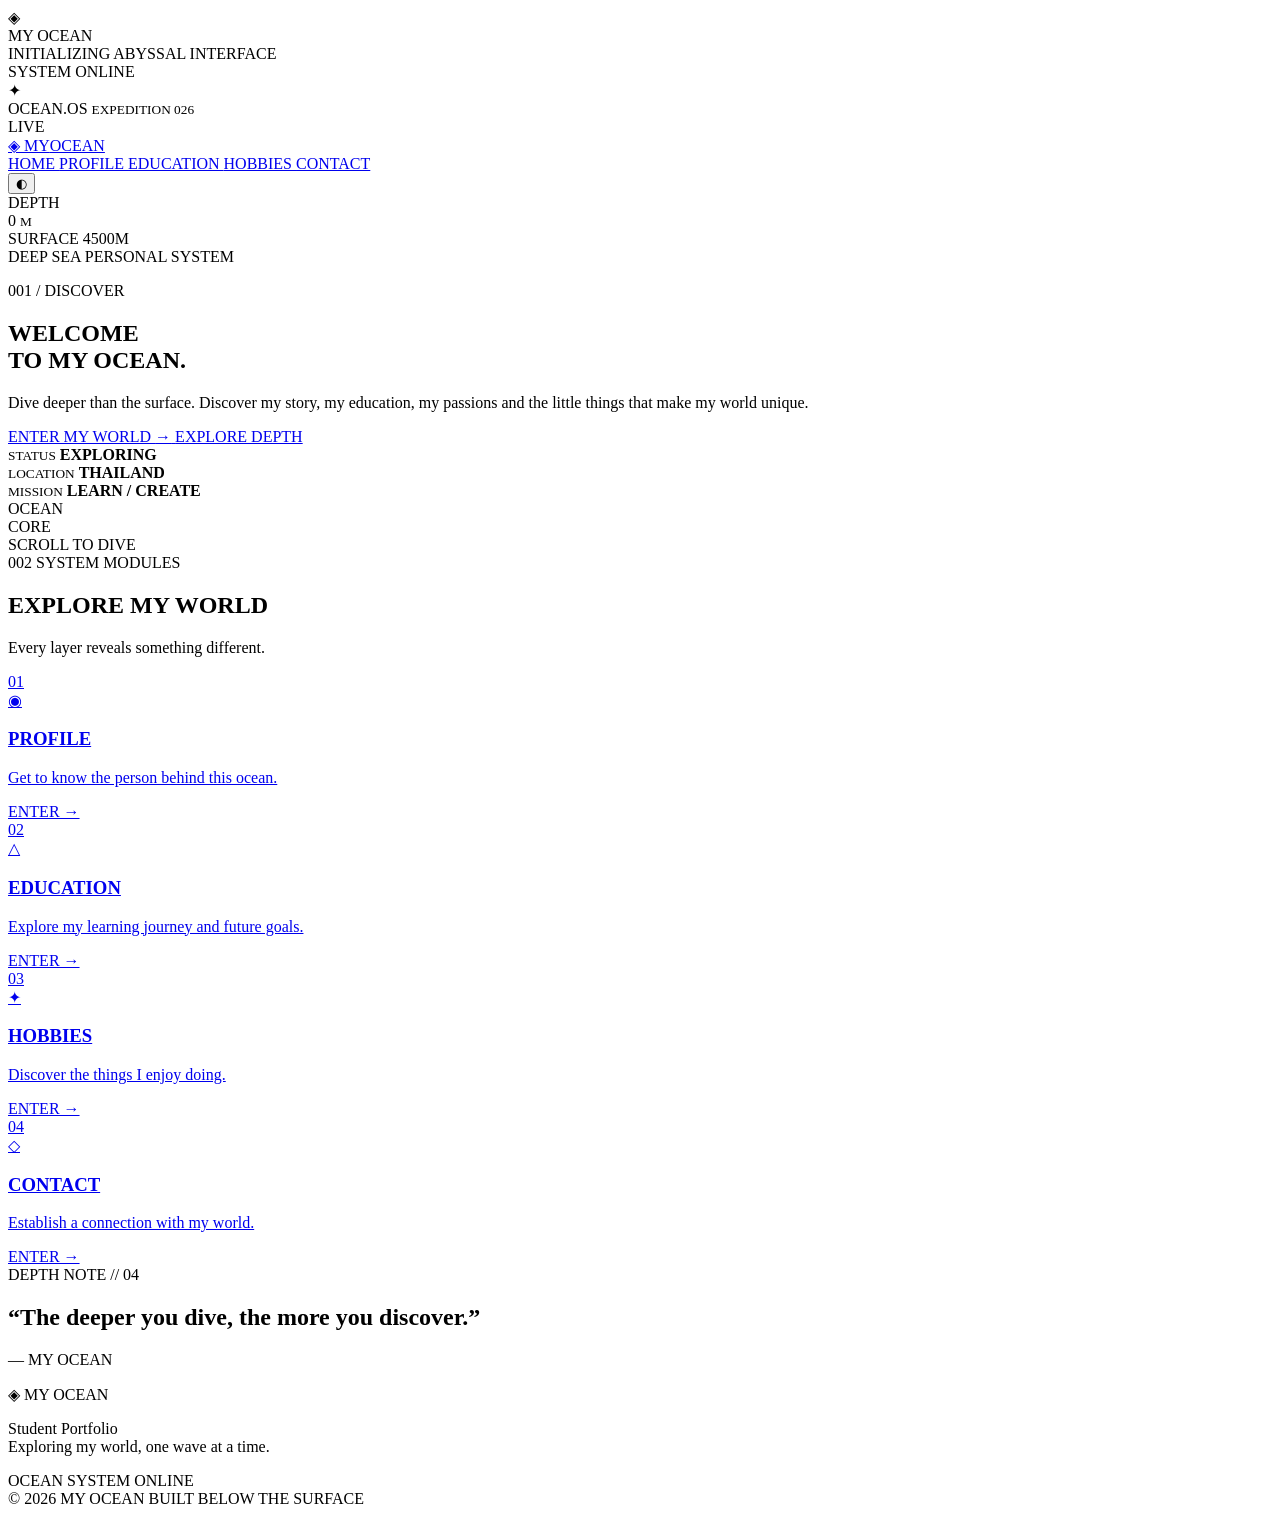
==== index.html @ 3749cefb "Create index.html" ====
<!DOCTYPE html>
<html lang="th">
<head>

    <meta charset="UTF-8">

    <meta name="viewport"
          content="width=device-width, initial-scale=1.0">

    <meta name="theme-color"
          content="#020b18">

    <title>MY OCEAN // ABYSSAL INTERFACE</title>

    <link rel="stylesheet"
          href="style.css">

    <script src="script.js" defer></script>

</head>

<body class="home-page">

    <!-- LOADING SCREEN -->
    <div class="loader">

        <div class="loader-core">

            <div class="loader-ring"></div>

            <div class="loader-symbol">
                ◈
            </div>

            <div class="loader-title">
                MY OCEAN
            </div>

            <div class="loader-subtitle">
                INITIALIZING ABYSSAL INTERFACE
            </div>

            <div class="loader-progress">
                <span></span>
            </div>

            <div class="loader-status">
                SYSTEM ONLINE
            </div>

        </div>

    </div>


    <!-- CURSOR -->
    <div class="custom-cursor">

        <div class="cursor-ring"></div>

        <div class="cursor-coral">
            ✦
        </div>

    </div>


    <!-- ATMOSPHERE -->
    <div class="ocean-world">

        <div class="water-light"></div>

        <div class="underwater-grid"></div>

        <div class="deep-fog"></div>

        <div class="particles"></div>

        <div class="bubbles"></div>

        <div class="fish-school"></div>

        <div class="coral-field">
            <div class="coral coral-one"></div>
            <div class="coral coral-two"></div>
            <div class="coral coral-three"></div>
            <div class="coral coral-four"></div>
        </div>

    </div>


    <!-- HUD CORNERS -->

    <div class="hud hud-top-left">
        <span>OCEAN.OS</span>
        <small>EXPEDITION 026</small>
    </div>

    <div class="hud hud-top-right">
        <span class="live-dot"></span>
        LIVE
    </div>


    <!-- NAVBAR -->

    <header class="main-header">

        <nav class="navbar">

            <a href="index.html"
               class="brand">

                <span class="brand-symbol">
                    ◈
                </span>

                <span>
                    MY<span>OCEAN</span>
                </span>

            </a>


            <div class="nav-links">

                <a href="index.html"
                   class="active">
                    HOME
                </a>

                <a href="profile.html">
                    PROFILE
                </a>

                <a href="education.html">
                    EDUCATION
                </a>

                <a href="hobby.html">
                    HOBBIES
                </a>

                <a href="contact.html">
                    CONTACT
                </a>

            </div>


            <button class="theme-button"
                    id="themeButton">

                ◐

            </button>

        </nav>

    </header>


    <!-- DEPTH HUD -->

    <aside class="depth-panel">

        <div class="depth-label">
            DEPTH
        </div>

        <div class="depth-number">
            <span id="depthNumber">0</span>
            <small>M</small>
        </div>

        <div class="depth-line">

            <span id="depthFill"></span>

        </div>

        <div class="depth-range">
            SURFACE
            <span>4500M</span>
        </div>

    </aside>


    <!-- MAIN -->

    <main>


        <!-- HERO -->

        <section class="hero">

            <div class="hero-content">

                <div class="system-tag">
                    <span></span>
                    DEEP SEA PERSONAL SYSTEM
                </div>


                <p class="hero-index">
                    001 / DISCOVER
                </p>


                <h1>

                    WELCOME
                    <br>

                    TO MY
                    <span>OCEAN.</span>

                </h1>


                <p class="hero-description">

                    Dive deeper than the surface.
                    Discover my story, my education,
                    my passions and the little things
                    that make my world unique.

                </p>


                <div class="hero-buttons">

                    <a href="profile.html"
                       class="btn btn-primary">

                        ENTER MY WORLD

                        <span>→</span>

                    </a>

                    <a href="#explore"
                       class="btn btn-ghost">

                        EXPLORE DEPTH

                    </a>

                </div>


                <div class="hero-data">

                    <div>
                        <small>STATUS</small>
                        <strong>EXPLORING</strong>
                    </div>

                    <div>
                        <small>LOCATION</small>
                        <strong>THAILAND</strong>
                    </div>

                    <div>
                        <small>MISSION</small>
                        <strong>LEARN / CREATE</strong>
                    </div>

                </div>

            </div>


            <!-- ORB -->

            <div class="hero-orb">

                <div class="orb-ring orb-ring-one"></div>

                <div class="orb-ring orb-ring-two"></div>

                <div class="orb-core">

                    <div class="orb-light"></div>

                </div>

                <div class="orb-label">
                    OCEAN
                    <br>
                    CORE
                </div>

            </div>


            <!-- SCROLL -->

            <div class="scroll-indicator">

                <span>SCROLL TO DIVE</span>

                <div class="scroll-line"></div>

            </div>

        </section>


        <!-- EXPLORE -->

        <section class="section explore-section"
                 id="explore">

            <div class="section-heading reveal">

                <div>

                    <span class="section-number">
                        002
                    </span>

                    <span class="section-kicker">
                        SYSTEM MODULES
                    </span>

                </div>

                <h2>
                    EXPLORE
                    <span>MY WORLD</span>
                </h2>

                <p>
                    Every layer reveals something different.
                </p>

            </div>


            <div class="module-grid">


                <a href="profile.html"
                   class="module-card tilt-card reveal">

                    <div class="module-number">
                        01
                    </div>

                    <div class="module-icon">
                        ◉
                    </div>

                    <h3>
                        PROFILE
                    </h3>

                    <p>
                        Get to know the person
                        behind this ocean.
                    </p>

                    <span class="module-arrow">
                        ENTER →
                    </span>

                </a>


                <a href="education.html"
                   class="module-card tilt-card reveal">

                    <div class="module-number">
                        02
                    </div>

                    <div class="module-icon">
                        △
                    </div>

                    <h3>
                        EDUCATION
                    </h3>

                    <p>
                        Explore my learning journey
                        and future goals.
                    </p>

                    <span class="module-arrow">
                        ENTER →
                    </span>

                </a>


                <a href="hobby.html"
                   class="module-card tilt-card reveal">

                    <div class="module-number">
                        03
                    </div>

                    <div class="module-icon">
                        ✦
                    </div>

                    <h3>
                        HOBBIES
                    </h3>

                    <p>
                        Discover the things
                        I enjoy doing.
                    </p>

                    <span class="module-arrow">
                        ENTER →
                    </span>

                </a>


                <a href="contact.html"
                   class="module-card tilt-card reveal">

                    <div class="module-number">
                        04
                    </div>

                    <div class="module-icon">
                        ◇
                    </div>

                    <h3>
                        CONTACT
                    </h3>

                    <p>
                        Establish a connection
                        with my world.
                    </p>

                    <span class="module-arrow">
                        ENTER →
                    </span>

                </a>

            </div>

        </section>


        <!-- QUOTE -->

        <section class="quote-section">

            <div class="quote-orbit"></div>

            <div class="quote-content reveal">

                <span>
                    DEPTH NOTE // 04
                </span>

                <h2>
                    “The deeper you dive,
                    the more you discover.”
                </h2>

                <p>
                    — MY OCEAN
                </p>

            </div>

        </section>

    </main>


    <!-- FOOTER -->

    <footer class="footer">

        <div class="footer-main">

            <div>

                <div class="footer-brand">
                    ◈ MY OCEAN
                </div>

                <p>
                    Student Portfolio
                    <br>
                    Exploring my world,
                    one wave at a time.
                </p>

            </div>


            <div class="footer-status">

                <span class="live-dot"></span>

                OCEAN SYSTEM ONLINE

            </div>

        </div>


        <div class="footer-bottom">

            <span>
                © 2026 MY OCEAN
            </span>

            <span>
                BUILT BELOW THE SURFACE
            </span>

        </div>

    </footer>


</body>
</html>
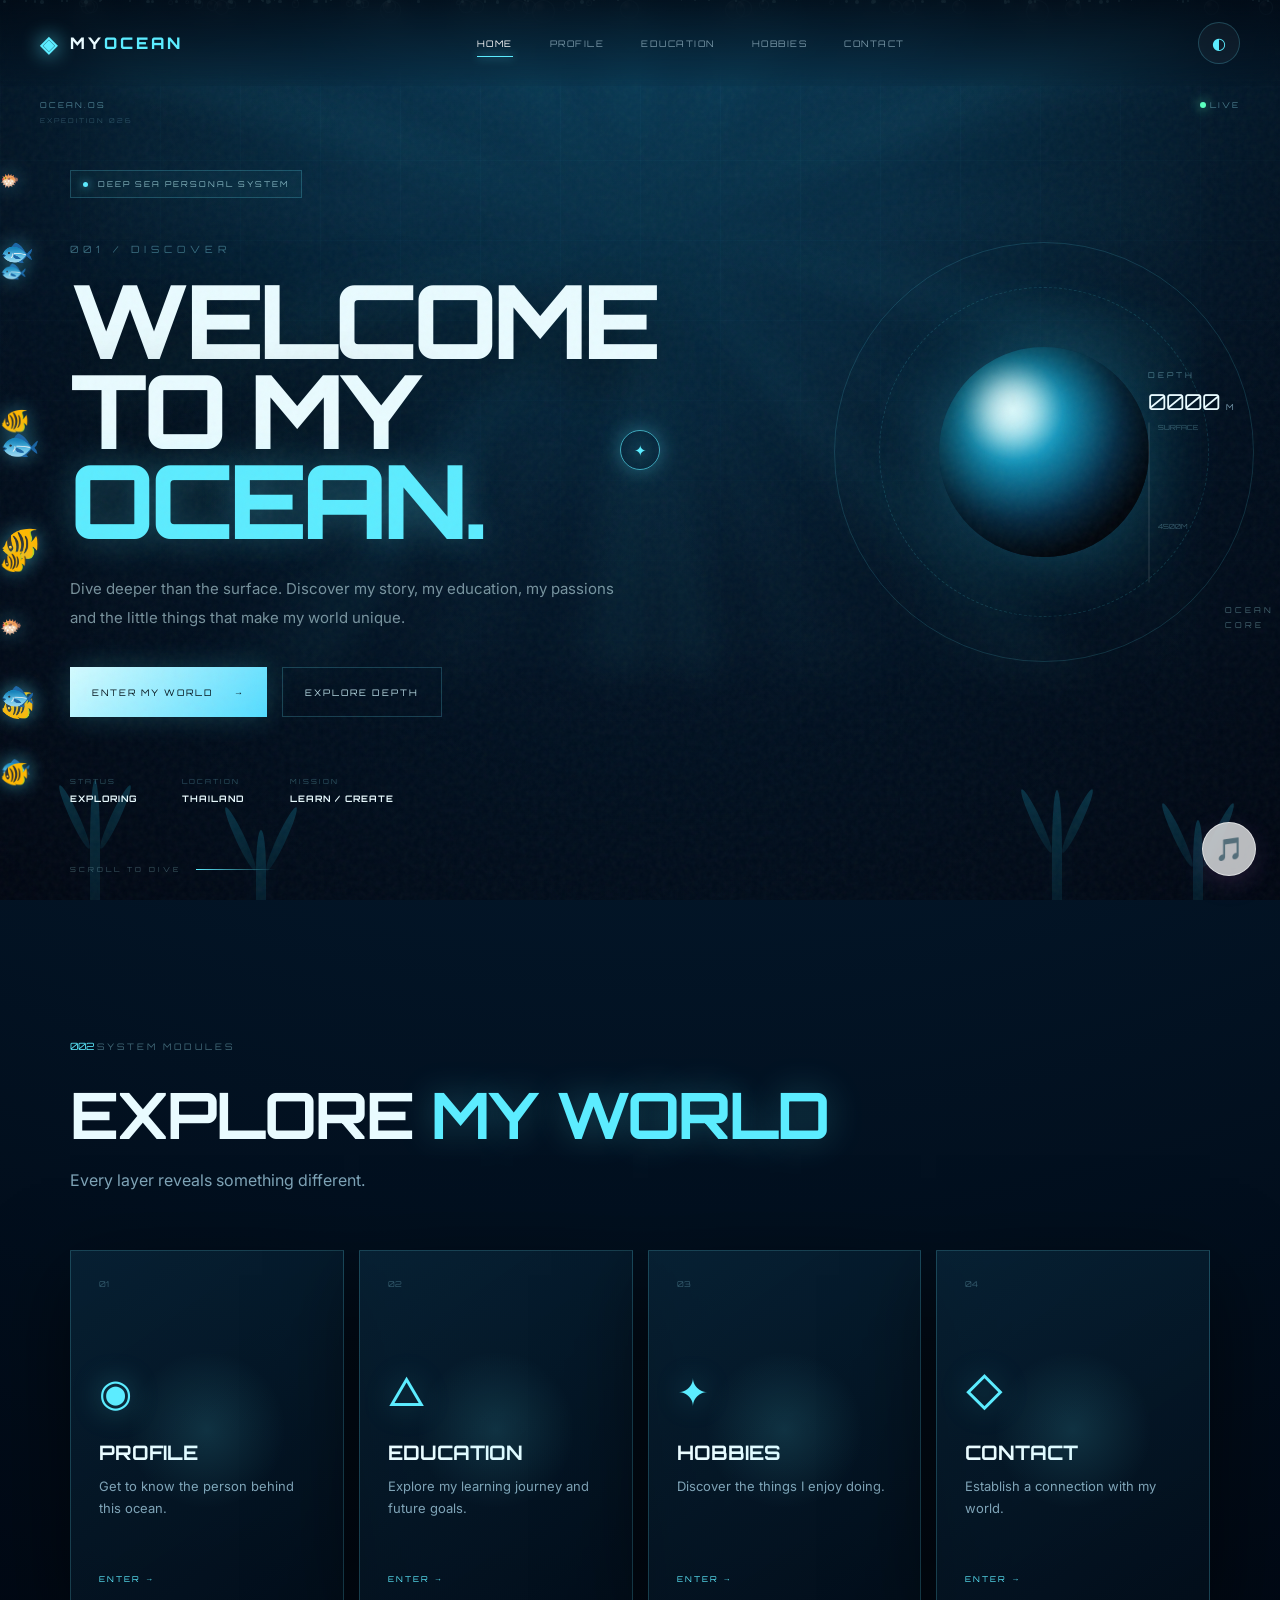
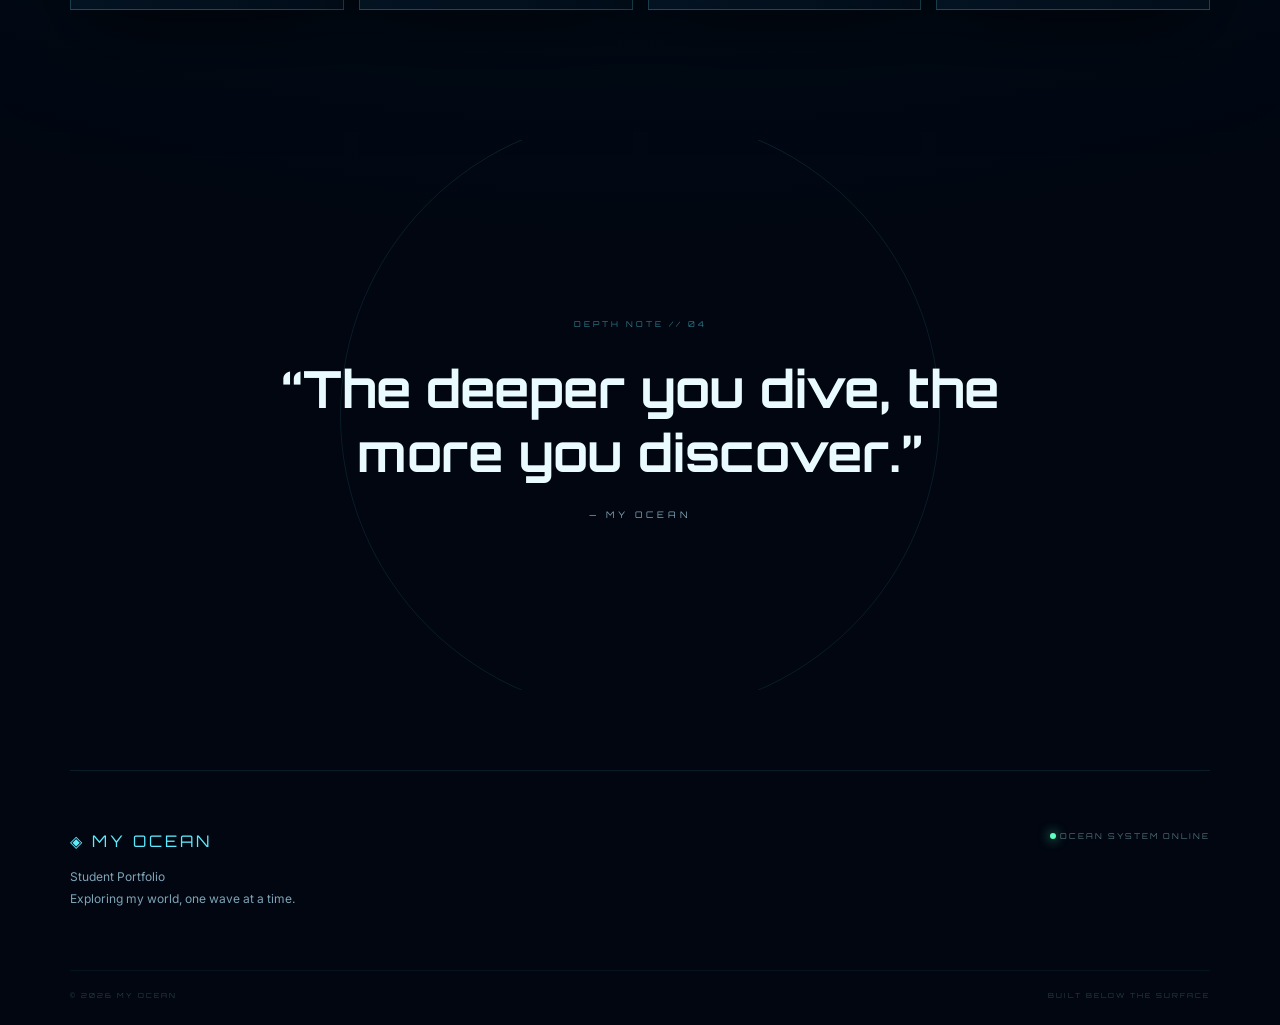
==== commit b097edde: "Update index.html" ====
--- a/index.html
+++ b/index.html
@@ -531,6 +531,14 @@
 
     </footer>
 
-
+<!-- MUSIC PLAYER -->
+<button id="musicToggle" class="music-button" type="button" aria-label="เปิดเพลง">
+    🎵
+</button>
+
+<audio id="backgroundMusic" loop preload="auto">
+    <source src="Y2Mate.is%20-%20Melanie%20Martinez%20-%20Sippy%20Cup%20audio.mp3" type="audio/mpeg">
+</audio>
+    
 </body>
 </html>
--- a/style.css
+++ b/style.css
@@ -0,0 +1,3638 @@
+@import url('https://fonts.googleapis.com/css2?family=Inter:wght@300;400;500;600;700;800&family=Orbitron:wght@400;500;600;700;800;900&display=swap');
+
+
+:root {
+
+    --cyan: #5cecff;
+    --cyan-bright: #a8f8ff;
+    --blue: #168cff;
+    --deep-blue: #06152c;
+
+    --bg: #010610;
+    --bg-2: #03101e;
+
+    --glass: rgba(7, 30, 52, 0.48);
+    --glass-light: rgba(95, 219, 255, 0.08);
+
+    --border: rgba(102, 230, 255, 0.22);
+
+    --text: #e9fbff;
+    --muted: #7fa4b7;
+
+    --shadow:
+        0 25px 80px rgba(0, 0, 0, 0.55);
+
+    --glow:
+        0 0 35px rgba(92, 236, 255, 0.18);
+
+    --max-width: 1300px;
+
+}
+
+
+* {
+
+    margin: 0;
+
+    padding: 0;
+
+    box-sizing: border-box;
+
+}
+
+
+html {
+
+    scroll-behavior: smooth;
+
+}
+
+
+body {
+
+    background:
+        radial-gradient(
+            circle at 50% -20%,
+            #0c5274 0%,
+            #03192d 35%,
+            #010610 75%
+        );
+
+    color: var(--text);
+
+    font-family: Inter, sans-serif;
+
+    overflow-x: hidden;
+
+    min-height: 100vh;
+
+}
+
+
+body::before {
+
+    content: "";
+
+    position: fixed;
+
+    inset: 0;
+
+    pointer-events: none;
+
+    z-index: 100;
+
+    opacity: 0.045;
+
+    background-image:
+        url("data:image/svg+xml,%3Csvg viewBox='0 0 200 200' xmlns='http://www.w3.org/2000/svg'%3E%3Cfilter id='n'%3E%3CfeTurbulence type='fractalNoise' baseFrequency='.8' numOctaves='4' stitchTiles='stitch'/%3E%3C/filter%3E%3Crect width='100%25' height='100%25' filter='url(%23n)'/%3E%3C/svg%3E");
+
+}
+
+
+a {
+
+    color: inherit;
+
+    text-decoration: none;
+
+}
+
+
+button {
+
+    font: inherit;
+
+}
+
+
+::-webkit-scrollbar {
+
+    width: 7px;
+
+}
+
+
+::-webkit-scrollbar-track {
+
+    background: #010610;
+
+}
+
+
+::-webkit-scrollbar-thumb {
+
+    background:
+        linear-gradient(
+            #20cfff,
+            #145bff
+        );
+
+    border-radius: 20px;
+
+}
+
+
+/* ================================= */
+/* LOADER */
+/* ================================= */
+
+.loader {
+
+    position: fixed;
+
+    inset: 0;
+
+    z-index: 9999;
+
+    background:
+        radial-gradient(
+            circle,
+            #073b55,
+            #010610 70%
+        );
+
+    display: grid;
+
+    place-items: center;
+
+    transition:
+        opacity 1s ease,
+        visibility 1s ease;
+
+}
+
+
+.loader.loaded {
+
+    opacity: 0;
+
+    visibility: hidden;
+
+}
+
+
+.loader-core {
+
+    width: min(90vw, 430px);
+
+    text-align: center;
+
+    position: relative;
+
+}
+
+
+.loader-ring {
+
+    width: 130px;
+
+    height: 130px;
+
+    margin: auto;
+
+    border:
+
+        1px solid rgba(92,236,255,.25);
+
+    border-top-color:
+        var(--cyan);
+
+    border-radius: 50%;
+
+    animation:
+        spin 1.2s linear infinite;
+
+}
+
+
+.loader-ring::after {
+
+    content: "";
+
+    position: absolute;
+
+    inset: 18px;
+
+    border:
+
+        1px dashed
+        rgba(92,236,255,.4);
+
+    border-radius: 50%;
+
+    animation:
+        spinReverse 3s linear infinite;
+
+}
+
+
+.loader-symbol {
+
+    font-size: 35px;
+
+    color: var(--cyan);
+
+    margin-top: -90px;
+
+    margin-bottom: 65px;
+
+    text-shadow:
+        0 0 30px var(--cyan);
+
+}
+
+
+.loader-title {
+
+    font-family: Orbitron, sans-serif;
+
+    font-size: 22px;
+
+    letter-spacing: 7px;
+
+    margin-top: 30px;
+
+}
+
+
+.loader-subtitle {
+
+    font-family: Orbitron, sans-serif;
+
+    color: var(--muted);
+
+    font-size: 9px;
+
+    letter-spacing: 3px;
+
+    margin-top: 15px;
+
+}
+
+
+.loader-progress {
+
+    width: 100%;
+
+    height: 2px;
+
+    background:
+        rgba(255,255,255,.08);
+
+    margin-top: 35px;
+
+    overflow: hidden;
+
+}
+
+
+.loader-progress span {
+
+    display: block;
+
+    width: 100%;
+
+    height: 100%;
+
+    background:
+        linear-gradient(
+            90deg,
+            transparent,
+            var(--cyan),
+            transparent
+        );
+
+    animation:
+        loading 1.6s ease-in-out infinite;
+
+}
+
+
+.loader-status {
+
+    font-family: Orbitron, sans-serif;
+
+    color: var(--cyan);
+
+    font-size: 8px;
+
+    letter-spacing: 3px;
+
+    margin-top: 15px;
+
+}
+
+
+@keyframes loading {
+
+    from {
+        transform: translateX(-100%);
+    }
+
+    to {
+        transform: translateX(100%);
+    }
+
+}
+
+
+@keyframes spin {
+
+    to {
+        transform: rotate(360deg);
+    }
+
+}
+
+
+@keyframes spinReverse {
+
+    to {
+        transform: rotate(-360deg);
+    }
+
+}
+
+
+/* ================================= */
+/* CUSTOM CURSOR */
+/* ================================= */
+
+.custom-cursor {
+
+    position: fixed;
+
+    left: 0;
+
+    top: 0;
+
+    width: 40px;
+
+    height: 40px;
+
+    pointer-events: none;
+
+    z-index: 10000;
+
+    transform:
+        translate(-50%, -50%);
+
+}
+
+
+.cursor-ring {
+
+    position: absolute;
+
+    inset: 0;
+
+    border:
+        1px solid
+        rgba(92,236,255,.65);
+
+    border-radius: 50%;
+
+    box-shadow:
+        0 0 20px
+        rgba(92,236,255,.35);
+
+    transition:
+        transform .25s ease;
+
+}
+
+
+.cursor-coral {
+
+    position: absolute;
+
+    inset: 0;
+
+    display: grid;
+
+    place-items: center;
+
+    color: var(--cyan);
+
+    font-size: 15px;
+
+    text-shadow:
+        0 0 15px var(--cyan);
+
+}
+
+
+.cursor-hover .cursor-ring {
+
+    transform: scale(1.7);
+
+    border-color:
+        rgba(255,255,255,.9);
+
+}
+
+
+/* ================================= */
+/* OCEAN WORLD */
+/* ================================= */
+
+.ocean-world {
+
+    position: fixed;
+
+    inset: 0;
+
+    overflow: hidden;
+
+    pointer-events: none;
+
+    z-index: -2;
+
+}
+
+
+.water-light {
+
+    position: absolute;
+
+    top: -25%;
+
+    left: 50%;
+
+    width: 1100px;
+
+    height: 900px;
+
+    transform:
+        translateX(-50%);
+
+    background:
+
+        repeating-conic-gradient(
+            from 180deg,
+            rgba(78,231,255,.14) 0deg,
+            transparent 12deg,
+            rgba(78,231,255,.05) 24deg,
+            transparent 35deg
+        );
+
+    filter: blur(18px);
+
+    opacity: .7;
+
+    animation:
+        caustics 12s ease-in-out infinite;
+
+}
+
+
+@keyframes caustics {
+
+    0%,100% {
+
+        transform:
+            translateX(-50%)
+            scale(1)
+            rotate(0deg);
+
+    }
+
+    50% {
+
+        transform:
+            translateX(-50%)
+            scale(1.12)
+            rotate(4deg);
+
+    }
+
+}
+
+
+.underwater-grid {
+
+    position: absolute;
+
+    inset: 0;
+
+    background-image:
+
+        linear-gradient(
+            rgba(71,225,255,.035) 1px,
+            transparent 1px
+        ),
+
+        linear-gradient(
+            90deg,
+            rgba(71,225,255,.035) 1px,
+            transparent 1px
+        );
+
+    background-size:
+        80px 80px;
+
+    mask-image:
+        linear-gradient(
+            to bottom,
+            black,
+            transparent
+        );
+
+}
+
+
+.deep-fog {
+
+    position: absolute;
+
+    inset: 0;
+
+    background:
+
+        radial-gradient(
+            ellipse at 50% 10%,
+            transparent 0%,
+            rgba(0,13,28,.1) 30%,
+            rgba(0,3,12,.72) 100%
+        );
+
+}
+
+
+.particles {
+
+    position: absolute;
+
+    inset: 0;
+
+}
+
+
+.particle {
+
+    position: absolute;
+
+    width: 2px;
+
+    height: 2px;
+
+    background:
+        rgba(160,245,255,.8);
+
+    border-radius: 50%;
+
+    box-shadow:
+        0 0 8px
+        rgba(92,236,255,.7);
+
+    animation:
+        drift linear infinite;
+
+}
+
+
+@keyframes drift {
+
+    from {
+
+        transform:
+            translateY(110vh)
+            translateX(0);
+
+        opacity: 0;
+
+    }
+
+    15% {
+        opacity: .8;
+    }
+
+    85% {
+        opacity: .8;
+    }
+
+    to {
+
+        transform:
+            translateY(-10vh)
+            translateX(80px);
+
+        opacity: 0;
+
+    }
+
+}
+
+
+/* ================================= */
+/* BUBBLES */
+/* ================================= */
+
+.bubbles {
+
+    position: absolute;
+
+    inset: 0;
+
+}
+
+
+.bubble {
+
+    position: absolute;
+
+    border:
+        1px solid
+        rgba(150,240,255,.25);
+
+    border-radius: 50%;
+
+    background:
+        radial-gradient(
+            circle at 30% 25%,
+            rgba(255,255,255,.28),
+            transparent 30%
+        );
+
+    animation:
+        bubbleFloat linear infinite;
+
+}
+
+
+@keyframes bubbleFloat {
+
+    from {
+
+        transform:
+            translateY(110vh)
+            translateX(0)
+            scale(.7);
+
+        opacity: 0;
+
+    }
+
+    15% {
+        opacity: .6;
+    }
+
+    80% {
+        opacity: .4;
+    }
+
+    to {
+
+        transform:
+            translateY(-15vh)
+            translateX(100px)
+            scale(1.2);
+
+        opacity: 0;
+
+    }
+
+}
+
+
+/* ================================= */
+/* FISH */
+/* ================================= */
+
+.fish-school {
+
+    position: absolute;
+
+    inset: 0;
+
+}
+
+
+.fish {
+
+    position: absolute;
+
+    font-size: 22px;
+
+    filter:
+        drop-shadow(
+            0 0 10px
+            rgba(90,230,255,.45)
+        );
+
+    animation:
+        fishSwim linear infinite;
+
+}
+
+
+@keyframes fishSwim {
+
+    0% {
+
+        transform:
+            translateX(-15vw)
+            translateY(0)
+            scaleX(1);
+
+    }
+
+    48% {
+
+        transform:
+            translateX(115vw)
+            translateY(-40px)
+            scaleX(1);
+
+    }
+
+    50% {
+
+        transform:
+            translateX(115vw)
+            translateY(-40px)
+            scaleX(-1);
+
+    }
+
+    98% {
+
+        transform:
+            translateX(-15vw)
+            translateY(20px)
+            scaleX(-1);
+
+    }
+
+    100% {
+
+        transform:
+            translateX(-15vw)
+            translateY(20px)
+            scaleX(1);
+
+    }
+
+}
+
+
+/* ================================= */
+/* CORAL */
+/* ================================= */
+
+.coral-field {
+
+    position: absolute;
+
+    left: 0;
+
+    right: 0;
+
+    bottom: -10px;
+
+    height: 190px;
+
+    opacity: .45;
+
+}
+
+
+.coral {
+
+    position: absolute;
+
+    bottom: 0;
+
+    width: 10px;
+
+    height: 100px;
+
+    background:
+        linear-gradient(
+            to top,
+            #092f40,
+            #116079
+        );
+
+    border-radius:
+        100% 100% 5px 5px;
+
+    box-shadow:
+        0 0 25px
+        rgba(20,160,190,.12);
+
+}
+
+
+.coral::before,
+.coral::after {
+
+    content: "";
+
+    position: absolute;
+
+    bottom: 45%;
+
+    width: 9px;
+
+    height: 70px;
+
+    background:
+        inherit;
+
+    border-radius: 100%;
+
+}
+
+
+.coral::before {
+
+    left: -20px;
+
+    transform:
+        rotate(-25deg);
+
+}
+
+
+.coral::after {
+
+    right: -20px;
+
+    transform:
+        rotate(25deg);
+
+}
+
+
+.coral-one {
+
+    left: 7%;
+
+    height: 130px;
+
+}
+
+
+.coral-two {
+
+    left: 20%;
+
+    height: 80px;
+
+}
+
+
+.coral-three {
+
+    right: 17%;
+
+    height: 120px;
+
+}
+
+
+.coral-four {
+
+    right: 6%;
+
+    height: 90px;
+
+}
+
+
+/* ================================= */
+/* HEADER */
+/* ================================= */
+
+.main-header {
+
+    position: fixed;
+
+    top: 0;
+
+    left: 0;
+
+    right: 0;
+
+    z-index: 500;
+
+    padding:
+        22px 40px;
+
+    background:
+        linear-gradient(
+            rgba(1,8,18,.8),
+            rgba(1,8,18,.05)
+        );
+
+    backdrop-filter:
+        blur(12px);
+
+}
+
+
+.navbar {
+
+    max-width:
+        var(--max-width);
+
+    margin: auto;
+
+    display: flex;
+
+    align-items: center;
+
+    justify-content: space-between;
+
+    gap: 30px;
+
+}
+
+
+.brand {
+
+    font-family: Orbitron, sans-serif;
+
+    font-weight: 800;
+
+    letter-spacing: 3px;
+
+    display: flex;
+
+    align-items: center;
+
+    gap: 10px;
+
+}
+
+
+.brand > span:last-child span {
+
+    color: var(--cyan);
+
+}
+
+
+.brand-symbol {
+
+    color: var(--cyan);
+
+    font-size: 22px;
+
+    text-shadow:
+        0 0 20px var(--cyan);
+
+}
+
+
+.nav-links {
+
+    display: flex;
+
+    align-items: center;
+
+    gap: 7px;
+
+}
+
+
+.nav-links a {
+
+    position: relative;
+
+    padding:
+        11px 15px;
+
+    font-family: Orbitron, sans-serif;
+
+    font-size: 9px;
+
+    letter-spacing: 1.5px;
+
+    color: #7897a7;
+
+    transition: .3s ease;
+
+}
+
+
+.nav-links a:hover,
+.nav-links a.active {
+
+    color: white;
+
+}
+
+
+.nav-links a::after {
+
+    content: "";
+
+    position: absolute;
+
+    left: 15px;
+
+    right: 15px;
+
+    bottom: 3px;
+
+    height: 1px;
+
+    background: var(--cyan);
+
+    transform: scaleX(0);
+
+    transition: .3s ease;
+
+    box-shadow:
+        0 0 10px var(--cyan);
+
+}
+
+
+.nav-links a:hover::after,
+.nav-links a.active::after {
+
+    transform: scaleX(1);
+
+}
+
+
+.theme-button {
+
+    width: 42px;
+
+    height: 42px;
+
+    border:
+        1px solid
+        var(--border);
+
+    background:
+        rgba(255,255,255,.04);
+
+    color: var(--cyan);
+
+    border-radius: 50%;
+
+    cursor: pointer;
+
+    transition: .3s;
+
+}
+
+
+.theme-button:hover {
+
+    transform:
+        rotate(180deg)
+        scale(1.1);
+
+    box-shadow:
+        0 0 25px
+        rgba(92,236,255,.25);
+
+}
+
+
+/* ================================= */
+/* HUD */
+/* ================================= */
+
+.hud {
+
+    position: fixed;
+
+    z-index: 400;
+
+    top: 100px;
+
+    font-family: Orbitron, sans-serif;
+
+    font-size: 8px;
+
+    letter-spacing: 2px;
+
+    color: rgba(148,224,240,.5);
+
+}
+
+
+.hud-top-left {
+
+    left: 40px;
+
+}
+
+
+.hud-top-left small {
+
+    display: block;
+
+    margin-top: 6px;
+
+    color:
+        rgba(148,224,240,.25);
+
+}
+
+
+.hud-top-right {
+
+    right: 40px;
+
+}
+
+
+.live-dot {
+
+    display: inline-block;
+
+    width: 6px;
+
+    height: 6px;
+
+    border-radius: 50%;
+
+    background: #5cffbf;
+
+    box-shadow:
+        0 0 12px #5cffbf;
+
+    animation:
+        blink 1.5s infinite;
+
+}
+
+
+@keyframes blink {
+
+    50% {
+        opacity: .25;
+    }
+
+}
+
+
+/* ================================= */
+/* DEPTH */
+/* ================================= */
+
+.depth-panel {
+
+    position: fixed;
+
+    right: 32px;
+
+    top: 50%;
+
+    transform:
+        translateY(-50%);
+
+    z-index: 300;
+
+    width: 100px;
+
+    font-family: Orbitron, sans-serif;
+
+}
+
+
+.depth-label {
+
+    color:
+        rgba(150,220,235,.45);
+
+    font-size: 8px;
+
+    letter-spacing: 3px;
+
+}
+
+
+.depth-number {
+
+    font-size: 22px;
+
+    margin: 8px 0;
+
+}
+
+
+.depth-number small {
+
+    font-size: 8px;
+
+    color: var(--muted);
+
+}
+
+
+.depth-line {
+
+    width: 2px;
+
+    height: 160px;
+
+    background:
+        rgba(255,255,255,.08);
+
+    position: relative;
+
+}
+
+
+.depth-line span {
+
+    position: absolute;
+
+    left: 0;
+
+    bottom: 0;
+
+    width: 100%;
+
+    height: 0%;
+
+    background:
+        linear-gradient(
+            to top,
+            var(--blue),
+            var(--cyan)
+        );
+
+    box-shadow:
+        0 0 12px var(--cyan);
+
+    transition:
+        height .15s linear;
+
+}
+
+
+.depth-range {
+
+    display: flex;
+
+    flex-direction: column;
+
+    gap: 90px;
+
+    font-size: 7px;
+
+    color:
+        rgba(150,220,235,.35);
+
+    margin-top: -160px;
+
+    margin-left: 10px;
+
+}
+
+
+.depth-range span {
+
+    color:
+        rgba(150,220,235,.35);
+
+}
+
+
+/* ================================= */
+/* HERO */
+/* ================================= */
+
+.hero {
+
+    min-height: 100vh;
+
+    max-width:
+        var(--max-width);
+
+    margin: auto;
+
+    padding:
+        170px 70px 100px;
+
+    display: flex;
+
+    align-items: center;
+
+    position: relative;
+
+}
+
+
+.hero-content {
+
+    width: 62%;
+
+    position: relative;
+
+    z-index: 5;
+
+}
+
+
+.system-tag {
+
+    display: inline-flex;
+
+    align-items: center;
+
+    gap: 10px;
+
+    padding:
+        8px 12px;
+
+    border:
+        1px solid
+        var(--border);
+
+    background:
+        rgba(92,236,255,.035);
+
+    font-family: Orbitron, sans-serif;
+
+    font-size: 8px;
+
+    letter-spacing: 2px;
+
+    color:
+        rgba(182,239,247,.7);
+
+}
+
+
+.system-tag span {
+
+    width: 5px;
+
+    height: 5px;
+
+    border-radius: 50%;
+
+    background: var(--cyan);
+
+    box-shadow:
+        0 0 10px var(--cyan);
+
+}
+
+
+.hero-index {
+
+    font-family: Orbitron, sans-serif;
+
+    font-size: 10px;
+
+    letter-spacing: 5px;
+
+    color:
+        rgba(125,210,230,.45);
+
+    margin-top: 45px;
+
+}
+
+
+.hero h1 {
+
+    font-family: Orbitron, sans-serif;
+
+    font-size:
+        clamp(55px, 8vw, 125px);
+
+    line-height: .88;
+
+    letter-spacing: -5px;
+
+    margin:
+        20px 0 30px;
+
+    font-weight: 800;
+
+    text-shadow:
+        0 20px 60px
+        rgba(0,0,0,.55);
+
+}
+
+
+.hero h1 span,
+.page-hero h1 span,
+.section-heading h2 span,
+.profile-info h2 span,
+.large-panel h2 span {
+
+    color: var(--cyan);
+
+    text-shadow:
+        0 0 35px
+        rgba(92,236,255,.3);
+
+}
+
+
+.hero-description {
+
+    max-width: 550px;
+
+    color:
+        rgba(190,224,232,.62);
+
+    line-height: 1.9;
+
+    font-size: 15px;
+
+}
+
+
+.hero-buttons {
+
+    display: flex;
+
+    gap: 15px;
+
+    margin-top: 35px;
+
+}
+
+
+.btn {
+
+    display: inline-flex;
+
+    align-items: center;
+
+    gap: 20px;
+
+    min-height: 50px;
+
+    padding:
+        0 22px;
+
+    font-family: Orbitron, sans-serif;
+
+    font-size: 9px;
+
+    letter-spacing: 2px;
+
+    transition: .3s ease;
+
+    position: relative;
+
+    overflow: hidden;
+
+}
+
+
+.btn-primary {
+
+    color: #001018;
+
+    background:
+        linear-gradient(
+            135deg,
+            #d4fbff,
+            #52dcff
+        );
+
+    box-shadow:
+        0 0 30px
+        rgba(92,236,255,.2);
+
+}
+
+
+.btn-primary:hover {
+
+    transform:
+        translateY(-4px);
+
+    box-shadow:
+        0 15px 45px
+        rgba(92,236,255,.25);
+
+}
+
+
+.btn-ghost {
+
+    border:
+        1px solid
+        var(--border);
+
+    color: #b9dce6;
+
+}
+
+
+.btn-ghost:hover {
+
+    border-color:
+        var(--cyan);
+
+    color: white;
+
+}
+
+
+.hero-data {
+
+    display: flex;
+
+    gap: 45px;
+
+    margin-top: 60px;
+
+}
+
+
+.hero-data div {
+
+    display: flex;
+
+    flex-direction: column;
+
+    gap: 7px;
+
+}
+
+
+.hero-data small {
+
+    font-family: Orbitron, sans-serif;
+
+    color:
+        rgba(125,210,230,.35);
+
+    font-size: 7px;
+
+    letter-spacing: 2px;
+
+}
+
+
+.hero-data strong {
+
+    font-family: Orbitron, sans-serif;
+
+    font-size: 9px;
+
+    letter-spacing: 1px;
+
+}
+
+
+/* ================================= */
+/* ORB */
+/* ================================= */
+
+.hero-orb {
+
+    position: absolute;
+
+    right: 2%;
+
+    top: 50%;
+
+    transform:
+        translateY(-50%);
+
+    width: 420px;
+
+    height: 420px;
+
+}
+
+
+.orb-ring {
+
+    position: absolute;
+
+    inset: 0;
+
+    border-radius: 50%;
+
+    border:
+        1px solid
+        rgba(92,236,255,.15);
+
+}
+
+
+.orb-ring-one {
+
+    animation:
+        orbSpin 20s linear infinite;
+
+}
+
+
+.orb-ring-two {
+
+    inset: 45px;
+
+    border-style: dashed;
+
+    animation:
+        orbSpinReverse 14s linear infinite;
+
+}
+
+
+.orb-core {
+
+    position: absolute;
+
+    inset: 105px;
+
+    border-radius: 50%;
+
+    background:
+
+        radial-gradient(
+            circle at 35% 30%,
+            #a6faff,
+            #1196bd 25%,
+            #06304c 55%,
+            #010a14 75%
+        );
+
+    box-shadow:
+
+        0 0 80px
+        rgba(50,218,255,.3),
+
+        inset
+        0 0 70px
+        rgba(0,0,0,.65);
+
+    animation:
+        orbPulse 4s ease-in-out infinite;
+
+}
+
+
+.orb-light {
+
+    position: absolute;
+
+    width: 30%;
+
+    height: 30%;
+
+    top: 15%;
+
+    left: 20%;
+
+    border-radius: 50%;
+
+    background: white;
+
+    filter: blur(14px);
+
+    opacity: .65;
+
+}
+
+
+.orb-label {
+
+    position: absolute;
+
+    right: -20px;
+
+    bottom: 30px;
+
+    font-family: Orbitron, sans-serif;
+
+    font-size: 8px;
+
+    line-height: 1.8;
+
+    letter-spacing: 3px;
+
+    color:
+        rgba(164,230,241,.4);
+
+}
+
+
+@keyframes orbSpin {
+
+    to {
+        transform: rotate(360deg);
+    }
+
+}
+
+
+@keyframes orbSpinReverse {
+
+    to {
+        transform: rotate(-360deg);
+    }
+
+}
+
+
+@keyframes orbPulse {
+
+    50% {
+
+        transform:
+            scale(1.06);
+
+        box-shadow:
+            0 0 110px
+            rgba(50,218,255,.4);
+
+    }
+
+}
+
+
+/* ================================= */
+/* SCROLL */
+/* ================================= */
+
+.scroll-indicator {
+
+    position: absolute;
+
+    left: 70px;
+
+    bottom: 30px;
+
+    display: flex;
+
+    align-items: center;
+
+    gap: 15px;
+
+    font-family: Orbitron, sans-serif;
+
+    font-size: 7px;
+
+    letter-spacing: 3px;
+
+    color:
+        rgba(160,220,230,.35);
+
+}
+
+
+.scroll-line {
+
+    width: 80px;
+
+    height: 1px;
+
+    background:
+        linear-gradient(
+            90deg,
+            var(--cyan),
+            transparent
+        );
+
+}
+
+
+/* ================================= */
+/* SECTIONS */
+/* ================================= */
+
+.section {
+
+    width: min(
+        calc(100% - 140px),
+        var(--max-width)
+    );
+
+    margin:
+        0 auto;
+
+    padding:
+        130px 0;
+
+}
+
+
+.section-heading {
+
+    margin-bottom: 60px;
+
+}
+
+
+.section-number {
+
+    font-family: Orbitron, sans-serif;
+
+    font-size: 10px;
+
+    color: var(--cyan);
+
+}
+
+
+.section-kicker {
+
+    font-family: Orbitron, sans-serif;
+
+    font-size: 9px;
+
+    letter-spacing: 3px;
+
+    color:
+        rgba(145,213,226,.45);
+
+}
+
+
+.section-heading h2 {
+
+    font-family: Orbitron, sans-serif;
+
+    font-size:
+        clamp(35px, 5vw, 70px);
+
+    margin-top: 20px;
+
+    letter-spacing: -2px;
+
+}
+
+
+.section-heading p {
+
+    margin-top: 15px;
+
+    color: var(--muted);
+
+}
+
+
+/* ================================= */
+/* MODULES */
+/* ================================= */
+
+.module-grid {
+
+    display: grid;
+
+    grid-template-columns:
+        repeat(4, 1fr);
+
+    gap: 15px;
+
+}
+
+
+.module-card {
+
+    min-height: 360px;
+
+    padding: 28px;
+
+    border:
+        1px solid
+        var(--border);
+
+    background:
+        linear-gradient(
+            145deg,
+            rgba(13,50,73,.5),
+            rgba(3,16,29,.65)
+        );
+
+    position: relative;
+
+    overflow: hidden;
+
+    transition:
+        transform .4s ease,
+        border-color .3s ease;
+
+    box-shadow:
+        var(--shadow);
+
+}
+
+
+.module-card::before {
+
+    content: "";
+
+    position: absolute;
+
+    inset: 0;
+
+    background:
+        radial-gradient(
+            circle at var(--mx,50%) var(--my,50%),
+            rgba(92,236,255,.13),
+            transparent 35%
+        );
+
+}
+
+
+.module-card:hover {
+
+    border-color:
+        rgba(92,236,255,.65);
+
+}
+
+
+.module-number {
+
+    font-family: Orbitron, sans-serif;
+
+    font-size: 8px;
+
+    color:
+        rgba(140,210,225,.35);
+
+}
+
+
+.module-icon {
+
+    margin-top: 80px;
+
+    font-size: 38px;
+
+    color: var(--cyan);
+
+    text-shadow:
+        0 0 30px
+        rgba(92,236,255,.35);
+
+}
+
+
+.module-card h3 {
+
+    font-family: Orbitron, sans-serif;
+
+    font-size: 20px;
+
+    margin-top: 25px;
+
+}
+
+
+.module-card p {
+
+    color: var(--muted);
+
+    font-size: 13px;
+
+    line-height: 1.7;
+
+    margin-top: 10px;
+
+}
+
+
+.module-arrow {
+
+    position: absolute;
+
+    left: 28px;
+
+    bottom: 25px;
+
+    font-family: Orbitron, sans-serif;
+
+    font-size: 8px;
+
+    letter-spacing: 2px;
+
+    color: var(--cyan);
+
+}
+
+
+/* ================================= */
+/* QUOTE */
+/* ================================= */
+
+.quote-section {
+
+    min-height: 550px;
+
+    display: grid;
+
+    place-items: center;
+
+    position: relative;
+
+    overflow: hidden;
+
+}
+
+
+.quote-orbit {
+
+    position: absolute;
+
+    width: 600px;
+
+    height: 600px;
+
+    border:
+        1px solid
+        rgba(92,236,255,.1);
+
+    border-radius: 50%;
+
+    animation:
+        orbSpin 25s linear infinite;
+
+}
+
+
+.quote-content {
+
+    max-width: 800px;
+
+    text-align: center;
+
+    position: relative;
+
+    z-index: 2;
+
+}
+
+
+.quote-content > span {
+
+    font-family: Orbitron, sans-serif;
+
+    color:
+        rgba(92,236,255,.5);
+
+    font-size: 8px;
+
+    letter-spacing: 3px;
+
+}
+
+
+.quote-content h2 {
+
+    font-family: Orbitron, sans-serif;
+
+    font-size:
+        clamp(28px, 4vw, 55px);
+
+    line-height: 1.25;
+
+    margin: 25px 0;
+
+}
+
+
+.quote-content p {
+
+    color: var(--muted);
+
+    font-family: Orbitron, sans-serif;
+
+    font-size: 9px;
+
+    letter-spacing: 4px;
+
+}
+
+
+/* ================================= */
+/* PAGE HERO */
+/* ================================= */
+
+.page-hero {
+
+    width: min(
+        calc(100% - 140px),
+        var(--max-width)
+    );
+
+    margin: auto;
+
+    padding:
+        220px 0 100px;
+
+}
+
+
+.page-hero h1 {
+
+    font-family: Orbitron, sans-serif;
+
+    font-size:
+        clamp(50px, 8vw, 105px);
+
+    line-height: .95;
+
+    margin: 25px 0;
+
+    letter-spacing: -4px;
+
+}
+
+
+.page-hero > p:last-child {
+
+    color: var(--muted);
+
+    font-size: 15px;
+
+}
+
+
+/* ================================= */
+/* PROFILE */
+/* ================================= */
+
+.profile-section {
+
+    display: grid;
+
+    grid-template-columns:
+        .8fr 1.2fr;
+
+    gap: 80px;
+
+    align-items: center;
+
+}
+
+
+.profile-image-card {
+
+    position: relative;
+
+}
+
+
+.image-frame {
+
+    aspect-ratio: 4 / 5;
+
+    border:
+        1px solid
+        var(--border);
+
+    padding: 10px;
+
+    background:
+        rgba(255,255,255,.025);
+
+    position: relative;
+
+    overflow: hidden;
+
+}
+
+
+.image-frame img {
+
+    width: 100%;
+
+    height: 100%;
+
+    object-fit: cover;
+
+    display: block;
+
+    filter:
+        saturate(.75)
+        contrast(1.08)
+        brightness(.9);
+
+    transition:
+        transform .8s ease;
+
+}
+
+
+.image-frame:hover img {
+
+    transform:
+        scale(1.06);
+
+}
+
+
+.image-overlay {
+
+    position: absolute;
+
+    left: 25px;
+
+    bottom: 25px;
+
+    font-family: Orbitron, sans-serif;
+
+    font-size: 7px;
+
+    letter-spacing: 2px;
+
+    color: var(--cyan);
+
+}
+
+
+.scan-line {
+
+    position: absolute;
+
+    left: 0;
+
+    right: 0;
+
+    top: 0;
+
+    height: 2px;
+
+    background:
+        var(--cyan);
+
+    box-shadow:
+        0 0 20px var(--cyan);
+
+    z-index: 5;
+
+    animation:
+        scanner 4s linear infinite;
+
+}
+
+
+@keyframes scanner {
+
+    from {
+        top: 0;
+    }
+
+    to {
+        top: 100%;
+    }
+
+}
+
+
+.profile-caption {
+
+    display: flex;
+
+    justify-content: space-between;
+
+    padding-top: 15px;
+
+    font-family: Orbitron, sans-serif;
+
+}
+
+
+.profile-caption span {
+
+    color:
+        rgba(140,210,225,.35);
+
+    font-size: 7px;
+
+}
+
+
+.profile-caption strong {
+
+    font-size: 8px;
+
+    color: var(--cyan);
+
+}
+
+
+.profile-info h2 {
+
+    font-family: Orbitron, sans-serif;
+
+    font-size:
+        clamp(28px, 4vw, 55px);
+
+    line-height: 1.15;
+
+    margin: 20px 0;
+
+}
+
+
+.lead {
+
+    color:
+        rgba(185,220,229,.62);
+
+    line-height: 1.9;
+
+}
+
+
+.info-grid {
+
+    display: grid;
+
+    grid-template-columns:
+        repeat(2, 1fr);
+
+    gap: 10px;
+
+    margin-top: 35px;
+
+}
+
+
+.info-box {
+
+    padding: 18px;
+
+    border:
+        1px solid
+        rgba(92,236,255,.12);
+
+    background:
+        rgba(255,255,255,.025);
+
+    transition: .3s;
+
+}
+
+
+.info-box:hover {
+
+    border-color:
+        rgba(92,236,255,.5);
+
+    transform:
+        translateY(-3px);
+
+}
+
+
+.info-box small {
+
+    display: block;
+
+    font-family: Orbitron, sans-serif;
+
+    font-size: 7px;
+
+    letter-spacing: 2px;
+
+    color: var(--muted);
+
+    margin-bottom: 8px;
+
+}
+
+
+.info-box strong {
+
+    font-size: 12px;
+
+}
+
+
+/* ================================= */
+/* ABOUT PANEL */
+/* ================================= */
+
+.about-panel {
+
+    padding-top: 30px;
+
+}
+
+
+.large-panel {
+
+    padding:
+        70px;
+
+    border:
+        1px solid
+        var(--border);
+
+    background:
+        linear-gradient(
+            135deg,
+            rgba(9,49,69,.55),
+            rgba(2,14,26,.65)
+        );
+
+    display: grid;
+
+    grid-template-columns:
+        100px 1fr;
+
+    gap: 40px;
+
+}
+
+
+.panel-index {
+
+    font-family: Orbitron, sans-serif;
+
+    color:
+        rgba(92,236,255,.35);
+
+    font-size: 40px;
+
+}
+
+
+.large-panel h2 {
+
+    font-family: Orbitron, sans-serif;
+
+    font-size:
+        clamp(30px, 5vw, 65px);
+
+    margin:
+        20px 0 30px;
+
+}
+
+
+.large-panel p {
+
+    max-width: 850px;
+
+    color: var(--muted);
+
+    line-height: 1.9;
+
+    margin-top: 15px;
+
+}
+
+
+/* ================================= */
+/* TIMELINE */
+/* ================================= */
+
+.timeline {
+
+    position: relative;
+
+    max-width: 950px;
+
+    margin: auto;
+
+}
+
+
+.timeline::before {
+
+    content: "";
+
+    position: absolute;
+
+    left: 29px;
+
+    top: 0;
+
+    bottom: 0;
+
+    width: 1px;
+
+    background:
+        linear-gradient(
+            var(--cyan),
+            transparent
+        );
+
+}
+
+
+.timeline-item {
+
+    display: grid;
+
+    grid-template-columns: 60px 1fr;
+
+    gap: 35px;
+
+    position: relative;
+
+    padding-bottom: 90px;
+
+}
+
+
+.timeline-marker {
+
+    width: 60px;
+
+    height: 60px;
+
+    border:
+        1px solid
+        var(--border);
+
+    background:
+        #031321;
+
+    display: grid;
+
+    place-items: center;
+
+    font-family: Orbitron, sans-serif;
+
+    font-size: 9px;
+
+    color: var(--cyan);
+
+    z-index: 2;
+
+    box-shadow:
+        0 0 25px
+        rgba(92,236,255,.08);
+
+}
+
+
+.timeline-content {
+
+    padding:
+        10px 30px 35px;
+
+    border-bottom:
+        1px solid
+        rgba(92,236,255,.1);
+
+}
+
+
+.timeline-year {
+
+    font-family: Orbitron, sans-serif;
+
+    font-size: 8px;
+
+    letter-spacing: 3px;
+
+    color: var(--cyan);
+
+}
+
+
+.timeline-content h2 {
+
+    font-family: Orbitron, sans-serif;
+
+    font-size: 28px;
+
+    margin-top: 15px;
+
+}
+
+
+.timeline-content h3 {
+
+    color:
+        rgba(180,220,230,.65);
+
+    margin-top: 8px;
+
+    font-size: 14px;
+
+}
+
+
+.timeline-content p {
+
+    color: var(--muted);
+
+    line-height: 1.8;
+
+    margin-top: 15px;
+
+}
+
+
+.current-badge {
+
+    display: inline-block;
+
+    margin-top: 20px;
+
+    padding:
+        7px 10px;
+
+    border:
+        1px solid
+        rgba(92,255,191,.25);
+
+    color:
+        #5cffbf;
+
+    font-family: Orbitron, sans-serif;
+
+    font-size: 7px;
+
+    letter-spacing: 2px;
+
+}
+
+
+/* ================================= */
+/* STATS */
+/* ================================= */
+
+.stats-grid {
+
+    display: grid;
+
+    grid-template-columns:
+        repeat(4, 1fr);
+
+    gap: 12px;
+
+}
+
+
+.stat-card {
+
+    padding: 30px;
+
+    border:
+        1px solid
+        var(--border);
+
+    background:
+        rgba(255,255,255,.025);
+
+}
+
+
+.stat-card > span {
+
+    font-family: Orbitron, sans-serif;
+
+    font-size: 7px;
+
+    color: var(--muted);
+
+    letter-spacing: 2px;
+
+}
+
+
+.stat-card strong {
+
+    display: block;
+
+    margin-top: 15px;
+
+    font-family: Orbitron, sans-serif;
+
+    font-size: 14px;
+
+}
+
+
+.stat-line {
+
+    height: 2px;
+
+    background:
+        rgba(255,255,255,.08);
+
+    margin-top: 30px;
+
+}
+
+
+.stat-line span {
+
+    display: block;
+
+    height: 100%;
+
+    background:
+        linear-gradient(
+            90deg,
+            var(--blue),
+            var(--cyan)
+        );
+
+    box-shadow:
+        0 0 12px
+        rgba(92,236,255,.4);
+
+}
+
+
+/* ================================= */
+/* HOBBIES */
+/* ================================= */
+
+.hobby-grid {
+
+    display: grid;
+
+    grid-template-columns:
+        repeat(3, 1fr);
+
+    gap: 15px;
+
+}
+
+
+.hobby-card {
+
+    min-height: 390px;
+
+    padding: 30px;
+
+    border:
+        1px solid
+        var(--border);
+
+    background:
+        linear-gradient(
+            145deg,
+            rgba(10,44,63,.55),
+            rgba(2,13,24,.72)
+        );
+
+    position: relative;
+
+    overflow: hidden;
+
+    transition: .4s ease;
+
+}
+
+
+.hobby-card::after {
+
+    content: "";
+
+    position: absolute;
+
+    width: 200px;
+
+    height: 200px;
+
+    right: -100px;
+
+    bottom: -100px;
+
+    border-radius: 50%;
+
+    background:
+        rgba(92,236,255,.08);
+
+    filter: blur(30px);
+
+}
+
+
+.hobby-card:hover {
+
+    border-color:
+        rgba(92,236,255,.6);
+
+}
+
+
+.hobby-icon {
+
+    font-size: 50px;
+
+    filter:
+        drop-shadow(
+            0 0 15px
+            rgba(92,236,255,.2)
+        );
+
+}
+
+
+.hobby-number {
+
+    position: absolute;
+
+    right: 25px;
+
+    top: 25px;
+
+    font-family: Orbitron, sans-serif;
+
+    font-size: 9px;
+
+    color:
+        rgba(150,220,230,.25);
+
+}
+
+
+.hobby-card h2 {
+
+    font-family: Orbitron, sans-serif;
+
+    font-size: 28px;
+
+    margin-top: 45px;
+
+}
+
+
+.hobby-card p {
+
+    color: var(--muted);
+
+    line-height: 1.8;
+
+    margin-top: 12px;
+
+}
+
+
+.hobby-card > span {
+
+    position: absolute;
+
+    bottom: 25px;
+
+    left: 30px;
+
+    font-family: Orbitron, sans-serif;
+
+    font-size: 7px;
+
+    letter-spacing: 2px;
+
+    color: var(--cyan);
+
+}
+
+
+/* ================================= */
+/* CONTACT */
+/* ================================= */
+
+.contact-console {
+
+    border:
+        1px solid
+        var(--border);
+
+    background:
+        linear-gradient(
+            135deg,
+            rgba(10,47,67,.5),
+            rgba(2,13,24,.72)
+        );
+
+}
+
+
+.console-header {
+
+    padding: 25px 30px;
+
+    border-bottom:
+        1px solid
+        rgba(92,236,255,.1);
+
+    display: flex;
+
+    justify-content: space-between;
+
+    align-items: center;
+
+}
+
+
+.console-header span,
+.console-header strong {
+
+    display: block;
+
+}
+
+
+.console-header span {
+
+    font-family: Orbitron, sans-serif;
+
+    font-size: 7px;
+
+    color: var(--muted);
+
+    letter-spacing: 2px;
+
+}
+
+
+.console-header strong {
+
+    font-family: Orbitron, sans-serif;
+
+    font-size: 13px;
+
+    margin-top: 7px;
+
+}
+
+
+.console-status {
+
+    font-family: Orbitron, sans-serif;
+
+    color: #5cffbf;
+
+    font-size: 8px;
+
+}
+
+
+.contact-grid {
+
+    display: grid;
+
+    grid-template-columns:
+        repeat(3, 1fr);
+
+}
+
+
+.contact-card {
+
+    min-height: 270px;
+
+    padding: 35px;
+
+    border-right:
+        1px solid
+        rgba(92,236,255,.1);
+
+    transition: .4s;
+
+}
+
+
+.contact-card:last-child {
+
+    border-right: none;
+
+}
+
+
+.contact-card:hover {
+
+    background:
+        rgba(92,236,255,.04);
+
+}
+
+
+.contact-icon {
+
+    font-family: Orbitron, sans-serif;
+
+    color: var(--cyan);
+
+    font-size: 35px;
+
+    text-shadow:
+        0 0 20px
+        rgba(92,236,255,.3);
+
+}
+
+
+.contact-card span {
+
+    display: block;
+
+    margin-top: 35px;
+
+    font-family: Orbitron, sans-serif;
+
+    font-size: 7px;
+
+    letter-spacing: 2px;
+
+    color: var(--muted);
+
+}
+
+
+.contact-card strong {
+
+    display: block;
+
+    margin-top: 10px;
+
+    font-size: 15px;
+
+}
+
+
+.contact-card small {
+
+    display: block;
+
+    margin-top: 30px;
+
+    color: var(--cyan);
+
+    font-family: Orbitron, sans-serif;
+
+    font-size: 7px;
+
+}
+
+
+.transmission {
+
+    border-top:
+        1px solid
+        rgba(92,236,255,.1);
+
+    padding:
+        25px 30px;
+
+    display: flex;
+
+    align-items: center;
+
+    gap: 20px;
+
+    font-family: Orbitron, sans-serif;
+
+    font-size: 8px;
+
+    color: var(--muted);
+
+}
+
+
+.signal-bars {
+
+    display: flex;
+
+    align-items: end;
+
+    gap: 3px;
+
+    height: 20px;
+
+}
+
+
+.signal-bars i {
+
+    width: 4px;
+
+    background: var(--cyan);
+
+    box-shadow:
+        0 0 7px
+        rgba(92,236,255,.4);
+
+}
+
+
+.signal-bars i:nth-child(1) {
+    height: 7px;
+}
+
+.signal-bars i:nth-child(2) {
+    height: 11px;
+}
+
+.signal-bars i:nth-child(3) {
+    height: 15px;
+}
+
+.signal-bars i:nth-child(4) {
+    height: 18px;
+}
+
+.signal-bars i:nth-child(5) {
+    height: 20px;
+}
+
+
+/* ================================= */
+/* FOOTER */
+/* ================================= */
+
+.footer {
+
+    width: min(
+        calc(100% - 140px),
+        var(--max-width)
+    );
+
+    margin:
+        80px auto 0;
+
+    padding:
+        60px 0 25px;
+
+    border-top:
+        1px solid
+        rgba(92,236,255,.1);
+
+}
+
+
+.footer-main {
+
+    display: flex;
+
+    justify-content: space-between;
+
+    gap: 30px;
+
+}
+
+
+.footer-brand {
+
+    font-family: Orbitron, sans-serif;
+
+    letter-spacing: 3px;
+
+    color: var(--cyan);
+
+}
+
+
+.footer-main p {
+
+    margin-top: 15px;
+
+    color: var(--muted);
+
+    line-height: 1.8;
+
+    font-size: 12px;
+
+}
+
+
+.footer-status {
+
+    font-family: Orbitron, sans-serif;
+
+    font-size: 8px;
+
+    letter-spacing: 2px;
+
+    color:
+        rgba(160,220,230,.5);
+
+}
+
+
+.footer-bottom {
+
+    margin-top: 60px;
+
+    padding-top: 20px;
+
+    border-top:
+        1px solid
+        rgba(92,236,255,.06);
+
+    display: flex;
+
+    justify-content: space-between;
+
+    color:
+        rgba(160,220,230,.25);
+
+    font-family: Orbitron, sans-serif;
+
+    font-size: 7px;
+
+    letter-spacing: 2px;
+
+}
+
+
+/* ================================= */
+/* REVEAL */
+/* ================================= */
+
+.reveal {
+
+    opacity: 0;
+
+    transform:
+        translateY(35px);
+
+    transition:
+        opacity .9s ease,
+        transform .9s ease;
+
+}
+
+
+.reveal.visible {
+
+    opacity: 1;
+
+    transform:
+        translateY(0);
+
+}
+
+
+/* ================================= */
+/* RIPPLE */
+/* ================================= */
+
+.water-ripple {
+
+    position: fixed;
+
+    width: 20px;
+
+    height: 20px;
+
+    border:
+        1px solid
+        rgba(130,245,255,.9);
+
+    border-radius: 50%;
+
+    pointer-events: none;
+
+    z-index: 9998;
+
+    transform:
+        translate(-50%,-50%)
+        scale(1);
+
+    animation:
+        ripple .8s ease-out forwards;
+
+}
+
+
+@keyframes ripple {
+
+    to {
+
+        width: 170px;
+
+        height: 170px;
+
+        opacity: 0;
+
+    }
+
+}
+
+
+/* ================================= */
+/* MOBILE */
+/* ================================= */
+
+@media (max-width: 1000px) {
+
+    .nav-links {
+
+        gap: 0;
+
+    }
+
+    .nav-links a {
+
+        padding:
+            10px 7px;
+
+        font-size: 7px;
+
+    }
+
+    .hero-orb {
+
+        opacity: .35;
+
+        right: -100px;
+
+    }
+
+    .module-grid {
+
+        grid-template-columns:
+            repeat(2, 1fr);
+
+    }
+
+    .stats-grid {
+
+        grid-template-columns:
+            repeat(2, 1fr);
+
+    }
+
+    .hobby-grid {
+
+        grid-template-columns:
+            repeat(2, 1fr);
+
+    }
+
+}
+
+
+@media (max-width: 700px) {
+
+    .main-header {
+
+        padding:
+            15px 18px;
+
+    }
+
+    .nav-links {
+
+        display: none;
+
+    }
+
+    .hud {
+
+        display: none;
+
+    }
+
+    .depth-panel {
+
+        display: none;
+
+    }
+
+    .hero {
+
+        padding:
+            150px 25px 80px;
+
+    }
+
+    .hero-content {
+
+        width: 100%;
+
+    }
+
+    .hero h1 {
+
+        font-size:
+            clamp(48px, 16vw, 80px);
+
+    }
+
+    .hero-orb {
+
+        opacity: .15;
+
+        right: -180px;
+
+    }
+
+    .hero-data {
+
+        flex-wrap: wrap;
+
+        gap: 20px;
+
+    }
+
+    .scroll-indicator {
+
+        left: 25px;
+
+    }
+
+    .section,
+    .page-hero,
+    .footer {
+
+        width:
+            calc(100% - 40px);
+
+    }
+
+    .page-hero {
+
+        padding:
+            160px 0 80px;
+
+    }
+
+    .page-hero h1 {
+
+        font-size:
+            clamp(45px, 14vw, 75px);
+
+    }
+
+    .module-grid,
+    .hobby-grid,
+    .stats-grid {
+
+        grid-template-columns:
+            1fr;
+
+    }
+
+    .profile-section {
+
+        grid-template-columns:
+            1fr;
+
+        gap: 40px;
+
+    }
+
+    .info-grid {
+
+        grid-template-columns:
+            1fr;
+
+    }
+
+    .large-panel {
+
+        grid-template-columns:
+            1fr;
+
+        padding: 30px;
+
+    }
+
+    .panel-index {
+
+        font-size: 25px;
+
+    }
+
+    .contact-grid {
+
+        grid-template-columns:
+            1fr;
+
+    }
+
+    .contact-card {
+
+        border-right: none;
+
+        border-bottom:
+            1px solid
+            rgba(92,236,255,.1);
+
+    }
+
+    .footer-main,
+    .footer-bottom {
+
+        flex-direction: column;
+
+        gap: 20px;
+
+    }
+
+    .hero-buttons {
+
+        flex-direction: column;
+
+    }
+
+    .btn {
+
+        justify-content: center;
+
+    }
+
+}
+
+
+@media (pointer: coarse) {
+
+    .custom-cursor {
+
+        display: none;
+
+    }
+
+}
+
+/* =========================================================
+   MUSIC BUTTON
+========================================================= */
+
+.music-button {
+    position: fixed;
+    right: 24px;
+    bottom: 24px;
+
+    width: 54px;
+    height: 54px;
+
+    border: 1px solid rgba(255, 255, 255, 0.55);
+    border-radius: 50%;
+
+    background:
+        rgba(255, 255, 255, 0.72);
+
+    backdrop-filter: blur(12px);
+    -webkit-backdrop-filter: blur(12px);
+
+    color: #6b416b;
+
+    font-size: 23px;
+
+    display: flex;
+    align-items: center;
+    justify-content: center;
+
+    cursor: pointer;
+
+    box-shadow:
+        0 8px 25px rgba(130, 75, 150, 0.22);
+
+    z-index: 9999;
+
+    transition:
+        transform 0.25s ease,
+        box-shadow 0.25s ease,
+        background 0.25s ease;
+}
+
+.music-button:hover {
+    transform:
+        translateY(-4px)
+        scale(1.06);
+
+    box-shadow:
+        0 12px 32px rgba(130, 75, 150, 0.35);
+}
+
+.music-button:active {
+    transform:
+        scale(0.92);
+}
+
+.music-button.is-playing {
+    animation:
+        musicPulse 1.8s ease-in-out infinite;
+}
+
+@keyframes musicPulse {
+
+    0%,
+    100% {
+        box-shadow:
+            0 8px 25px
+            rgba(130, 75, 150, 0.22);
+    }
+
+    50% {
+        box-shadow:
+            0 8px 32px
+            rgba(255, 120, 210, 0.55);
+    }
+}
+
+@media (max-width: 600px) {
+
+    .music-button {
+        right: 16px;
+        bottom: 16px;
+
+        width: 48px;
+        height: 48px;
+
+        font-size: 20px;
+    }
+
+}
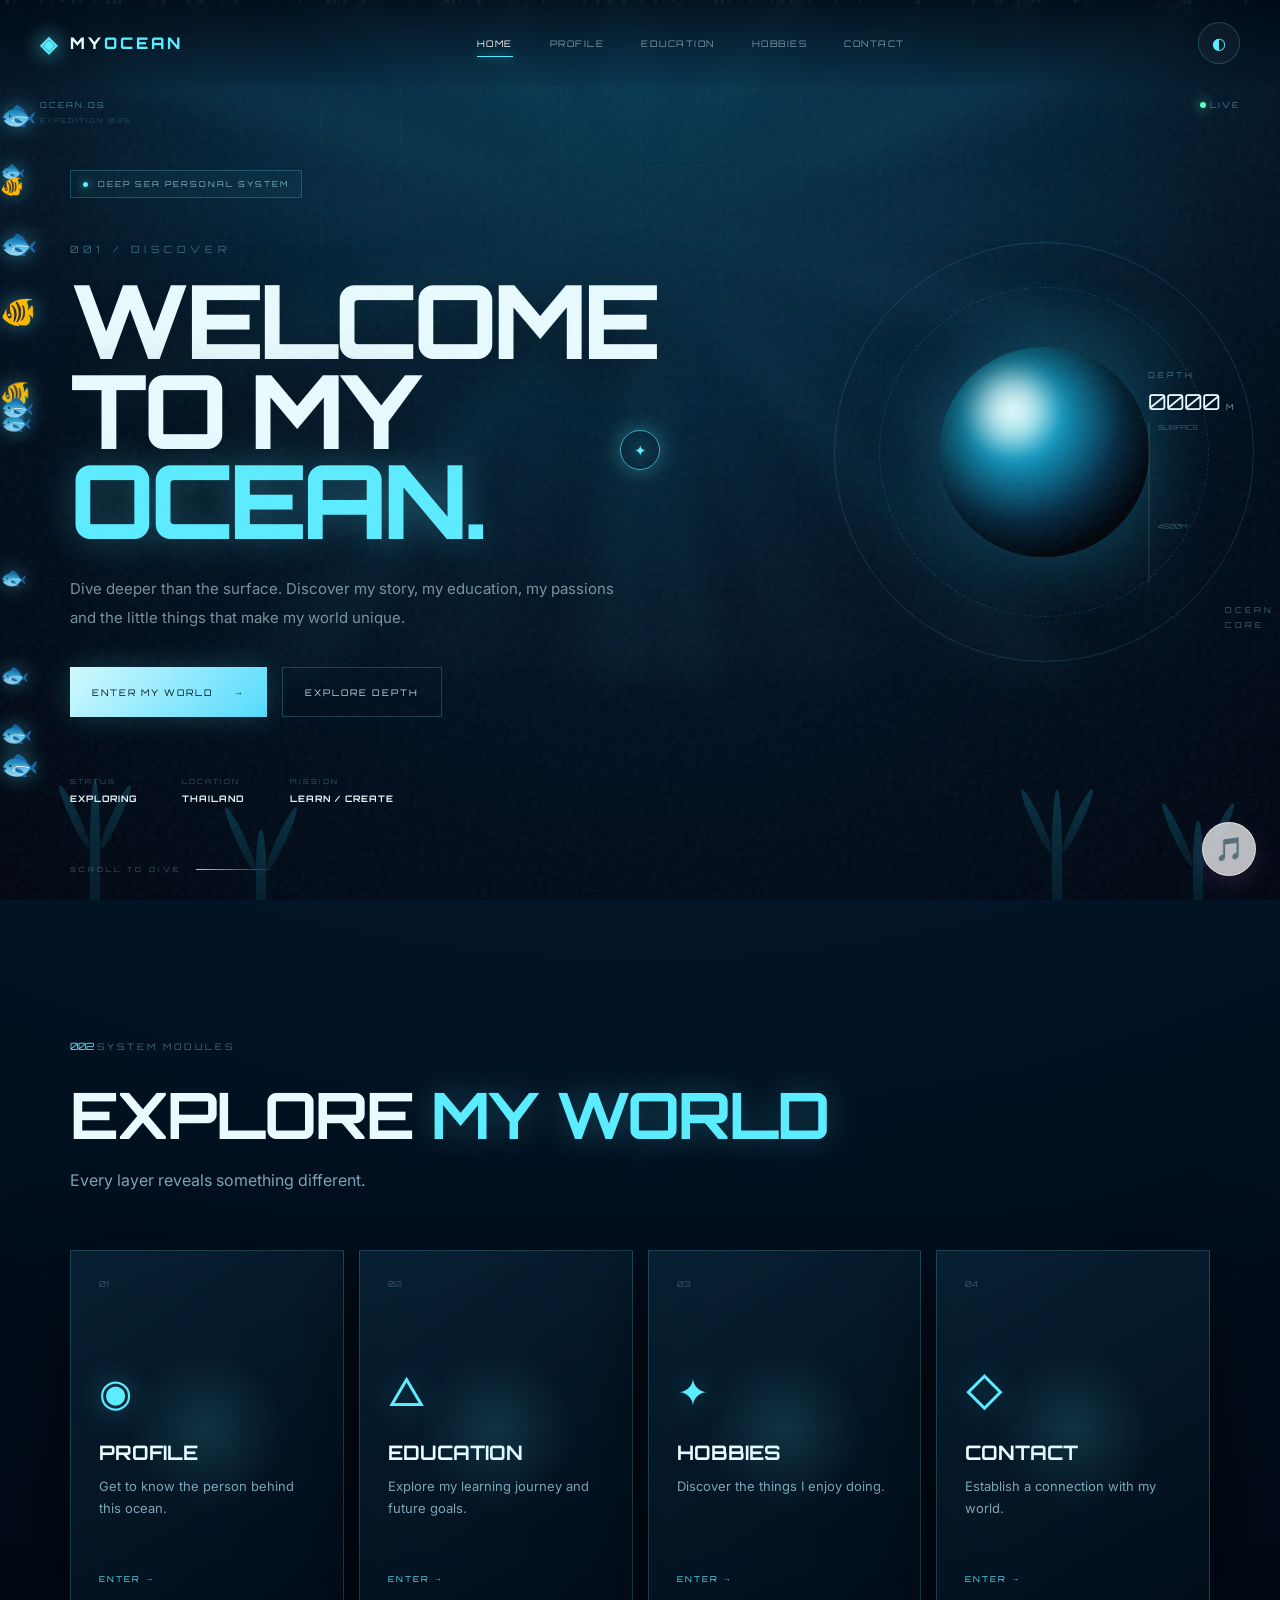
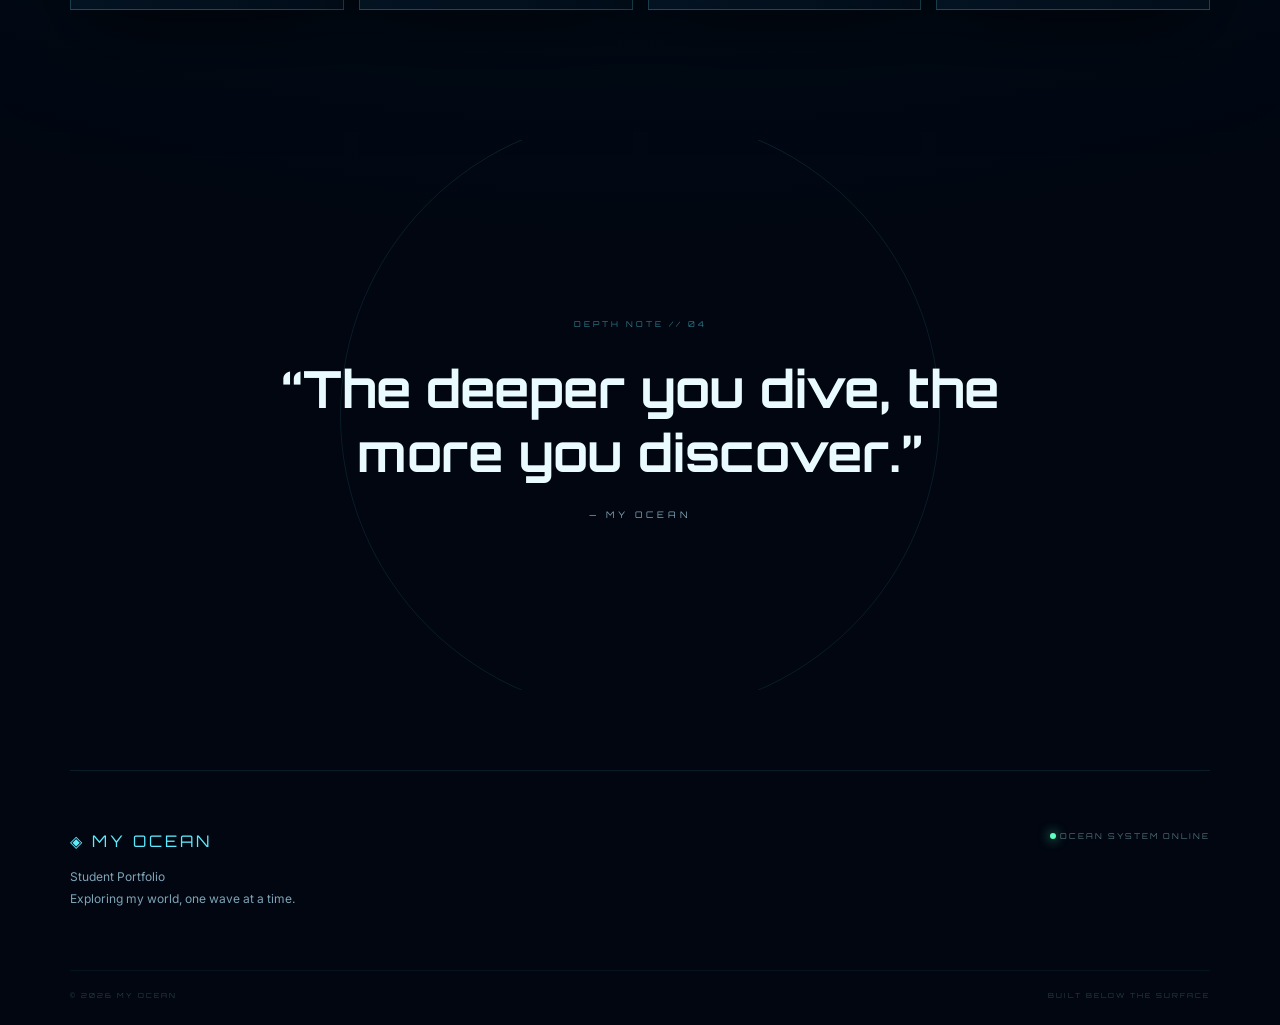
==== commit 1f4940d3: "Update index.html" ====
--- a/index.html
+++ b/index.html
@@ -537,7 +537,7 @@
 </button>
 
 <audio id="backgroundMusic" loop preload="auto">
-    <source src="Y2Mate.is%20-%20Melanie%20Martinez%20-%20Sippy%20Cup%20audio.mp3" type="audio/mpeg">
+    <source src="Y2Mate.is%2520-%2520Melanie%2520Martinez%2520-%2520Sippy%2520Cup%2520audio.mp3" type="audio/mpeg">
 </audio>
     
 </body>
